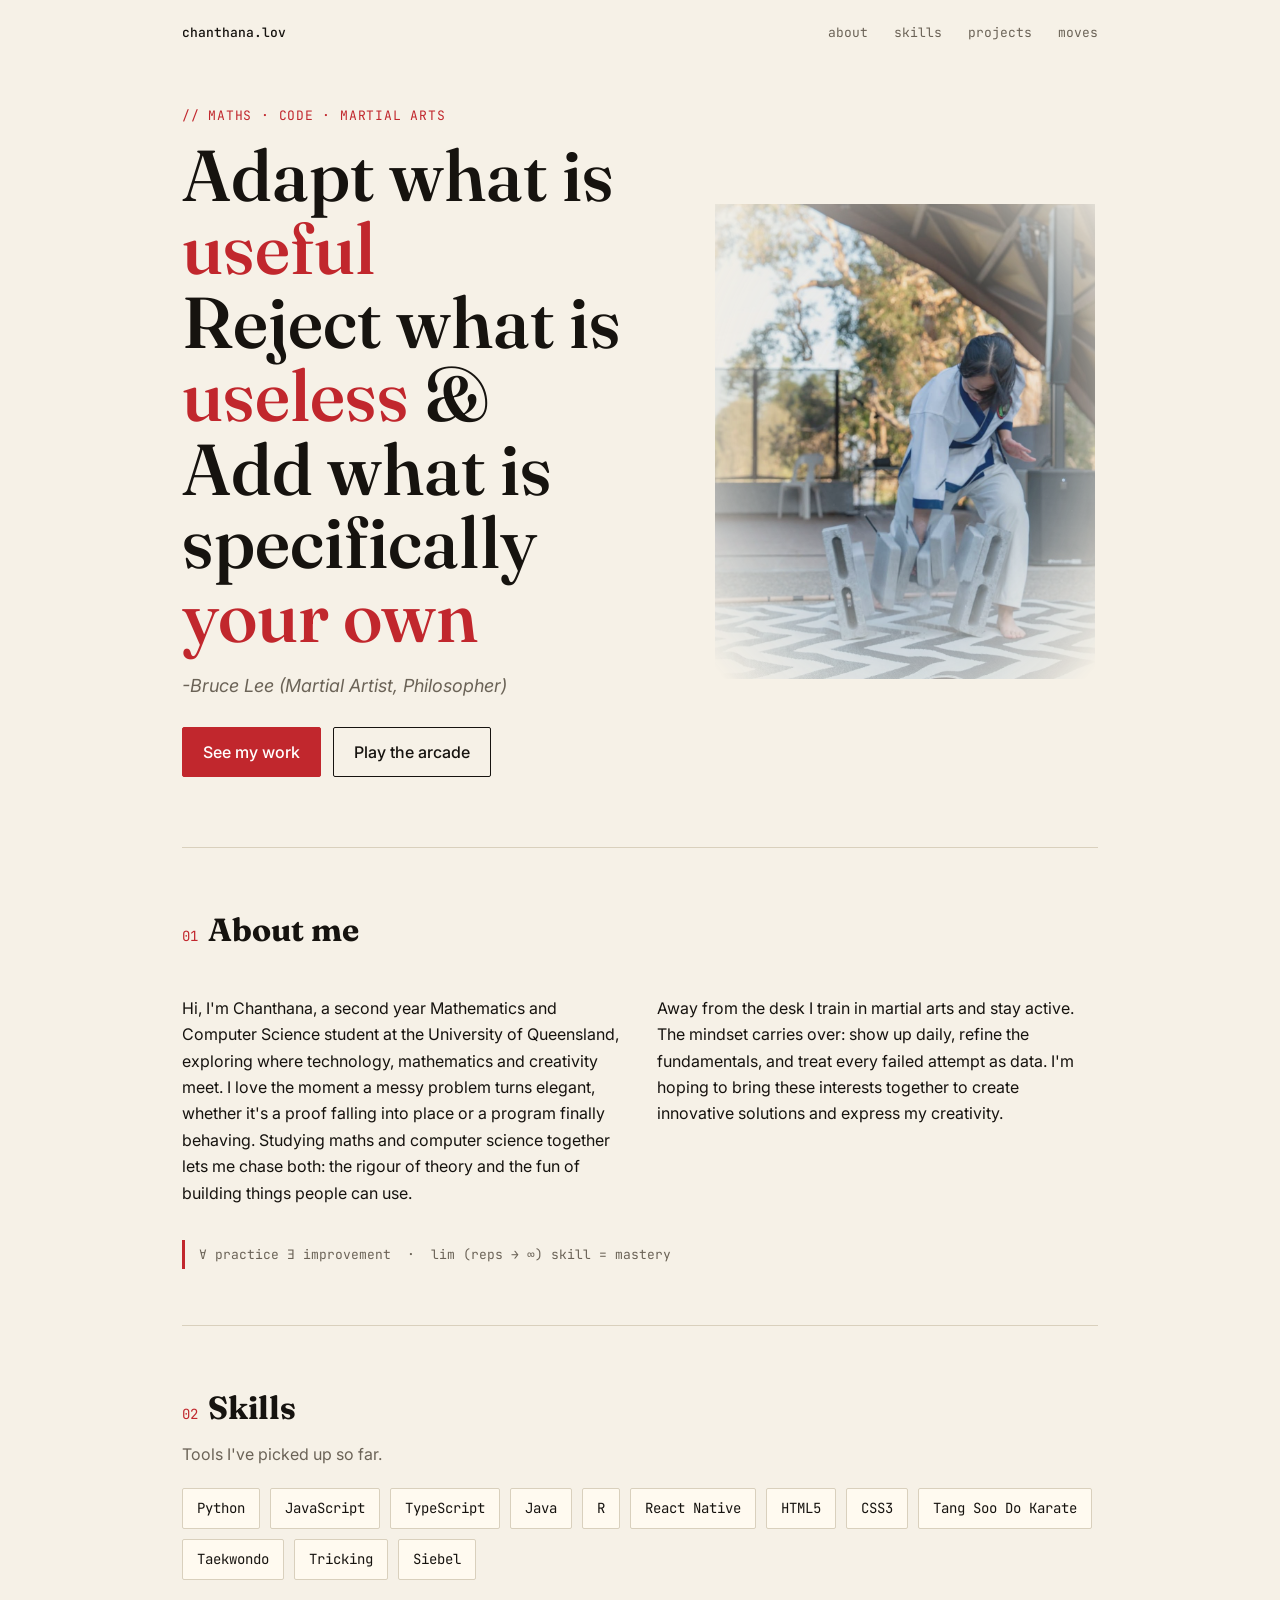
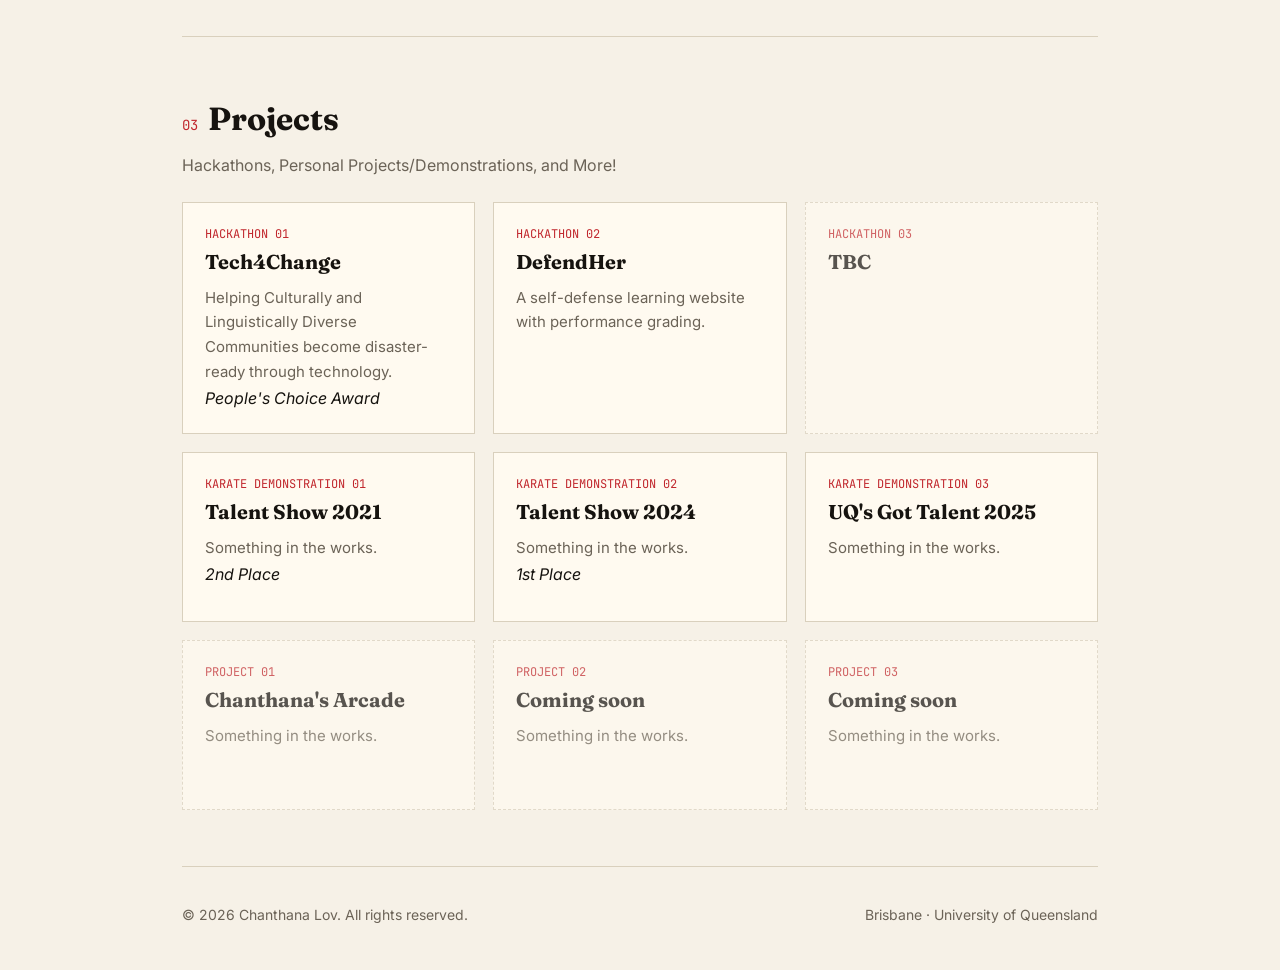
==== index.html @ 1f292875 "upload files" ====
<!DOCTYPE html>
<html lang="en">
<head>
<meta charset="utf-8">
<meta name="viewport" content="width=device-width, initial-scale=1, viewport-fit=cover">
<title>Chanthana Lov · Mathematics, Code & Martial Arts</title>
    <link rel="preconnect" href="https://fonts.googleapis.com">
    <link rel="icon" type="img/jpg" href="img/tab-icon.jpg" class="icon">

<link href="https://fonts.googleapis.com/css2?family=Fraunces:wght@500;700&family=JetBrains+Mono:wght@400;500&family=Inter:wght@400;500&display=swap" rel="stylesheet">
<link rel="stylesheet" href="style.css">
</head>
<body>
<div class="wrap">
<nav>
    <span class="logo">chanthana.lov</span>
    <div>
        <a href="#about">about</a>
        <a href="#skills">skills</a>
        <a href="#projects">projects</a>
        <a href="moves.html">moves</a>
    </div>
</nav>

<header class="hero">
<div>
<div class="tag">// MATHS · CODE · MARTIAL ARTS</div>
<h1>Adapt what is <em>useful</em><br>Reject what is <em>useless</em> &<br>Add what is specifically <em>your own</em></h1>

<p class="lead"><i>-Bruce Lee (Martial Artist, Philosopher)</i></p>
<div class="btns"><a class="btn p" href="#projects">See my work</a><a class="btn" href="https://chanthanalov.github.io/arcade.html">Play the arcade</a></div>
</div>

<div class="photo">
  <img src="img/break1.jpg" class="active" alt="Chanthana">
  <img src="img/break2.jpg" alt="Chanthana training">
  <img src="img/break3.jpg" alt="Chanthana">
</div>
</label>
</header>

<section id="about">
<h2><span>01</span>About me</h2>
<div class="two">
<p>Hi, I'm Chanthana, a second year Mathematics and Computer Science student at the University of Queensland, exploring where technology, mathematics and creativity meet. I love the moment a messy problem turns elegant, whether it's a proof falling into place or a program finally behaving. Studying maths and computer science together lets me chase both: the rigour of theory and the fun of building things people can use.</p>
<p>Away from the desk I train in martial arts and stay active. The mindset carries over: show up daily, refine the fundamentals, and treat every failed attempt as data. I'm hoping to bring these interests together to create innovative solutions and express my creativity.</p>
</div>
<div class="eq">∀ practice ∃ improvement &nbsp;·&nbsp; lim (reps → ∞) skill = mastery</div>
</section>

<section id="skills">
<h2><span>02</span>Skills</h2>
<p style="color:var(--mut);margin:0">Tools I've picked up so far.</p>
<div class="chips">
<span class="chip">Python</span>
<span class="chip">JavaScript</span>
<span class="chip">TypeScript</span>
<span class="chip">Java</span>
<span class="chip">R</span>
<span class="chip">React Native</span>
<span class="chip">HTML5</span>
<span class="chip">CSS3</span>

<span class="chip">Tang Soo Do Karate</span>
<span class="chip">Taekwondo</span>
<span class="chip">Tricking</span>
<span class="chip">Siebel</span>
</div>
</section>

<section id="projects">
<h2><span>03</span>Projects</h2>
<p style="color:var(--mut);margin:0">Hackathons, Personal Projects/Demonstrations, and More!</p>

<div class="grid">
<a class="card" href="/project-doduo.html"><small>HACKATHON 01</small><b>Tech4Change</b>
    <p>Helping Culturally and Linguistically Diverse Communities become disaster-ready through technology.</p> 
    <em>People's Choice Award</em>
</a>
<a class="card" href="/project-defendher.html"><small>HACKATHON 02</small><b>DefendHer</b><p>A self-defense learning website with performance grading.</p></a>
<a class="card tbc"><small>HACKATHON 03</small><b>TBC</b><p></p></a>


<a class="card" href="https://youtu.be/8yMq4xq-YR0?si=B5_LCOfG8OYiEEMn&t=1759"><small>KARATE DEMONSTRATION 01</small><b>Talent Show 2021</b><p>Something in the works.</p>
<em>2nd Place</em></a>
<a class="card" href="https://youtu.be/-VraNW1GUNI?si=Wn425DeWErQCpDhj&t=1177"><small>KARATE DEMONSTRATION 02</small><b>Talent Show 2024</b><p>Something in the works.</p>
<em>1st Place</em></a>
<a class="card"><small>KARATE DEMONSTRATION 03</small><b>UQ's Got Talent 2025</b><p>Something in the works.</p></a> <!-- Make a page-->


<a class="card tbc"><small>PROJECT 01</small><b>Chanthana's Arcade</b><p>Something in the works.</p></a>
<a class="card tbc"><small>PROJECT 02</small><b>Coming soon</b><p>Something in the works.</p></a>
<a class="card tbc"><small>PROJECT 03</small><b>Coming soon</b><p>Something in the works.</p></a>

</div>
</section>

<footer><span>© 2026 Chanthana Lov. All rights reserved.</span><span>Brisbane · University of Queensland</span></footer>
</div>

<script>
var slides=document.querySelectorAll('.photo img'),i=0;
if(slides.length>1){
  setInterval(function(){
    slides[i].classList.remove('active');
    i=(i+1)%slides.length;
    slides[i].classList.add('active');
  },1500);
}
</script>
</body>
</html>
---- style.css ----
:root{--bg:#f6f1e7;--fg:#16130f;--mut:#6b6357;--acc:#c1272d;--card:#fffaf0;--line:#d9d0bd;
box-sizing:border-box;padding-top:env(safe-area-inset-top,0px);padding-bottom:env(safe-area-inset-bottom,0px)}
@media(prefers-color-scheme:dark){:root:not([data-theme="light"]){--bg:#121110;--fg:#efe8da;--mut:#9a9284;--acc:#e5484d;--card:#1b1917;--line:#332f2a}}
:root[data-theme="dark"]{--bg:#121110;--fg:#efe8da;--mut:#9a9284;--acc:#e5484d;--card:#1b1917;--line:#332f2a}
html{scroll-padding-top:env(safe-area-inset-top,0px);scroll-behavior:smooth}
*{box-sizing:border-box}
body{margin:0;background:var(--bg);color:var(--fg);font:16px/1.65 Inter,system-ui,sans-serif}
.wrap{max-width:960px;margin:0 auto;padding:0 22px}
nav{display:flex;justify-content:space-between;align-items:center;padding:22px 0;font-family:'JetBrains Mono',monospace;font-size:13px}
nav a{color:var(--mut);text-decoration:none;margin-left:18px}
nav a:hover{color:var(--acc)}
.logo{color:var(--fg);font-weight:500}
.hero{display:grid;grid-template-columns:1.3fr 1fr;gap:30px;align-items:center;padding:40px 0 70px}
.tag{font-family:'JetBrains Mono',monospace;font-size:13px;color:var(--acc);letter-spacing:.06em}
h1{ font-family:Fraunces,Georgia,serif;
    font-size:clamp(40px,7vw,72px);
    line-height:1.02;
    margin:12px 0 18px;
    font-weight:550}
h1 em{font-style:normal;color:var(--acc)}
.lead{ color:var(--mut);
    max-width:34em;
    font-size:18px
}
.btns{margin-top:26px;display:flex;gap:12px;flex-wrap:wrap}
.btn{padding:11px 20px;border:1.5px solid var(--fg);color:var(--fg);text-decoration:none;font-weight:500;border-radius:2px}
.btn.p{background:var(--acc);border-color:var(--acc);color:#fff}
.btn:hover{transform:translateY(-2px)}
.btn{transition:transform .15s}

.photo{
  display:block;position:relative;width:100%;max-width:380px;
  aspect-ratio:4/5;justify-self:center;
  -webkit-mask-image:radial-gradient(ellipse 72% 72% at 50% 46%,#000 35%,transparent 100%);
  mask-image:radial-gradient(ellipse 72% 72% at 50% 46%,#000 35%,transparent 100%);
}
.photo img{
  position:absolute;inset:0;width:100%;height:100%;object-fit:cover;
  opacity:0;transition:opacity 1.0s ease;
}
.photo img.active{opacity:.9}

.photo img[hidden]{display:none}
.ph{position:absolute;inset:0;border:2px dashed var(--line);display:flex;flex-direction:column;align-items:center;justify-content:center;gap:4px;color:var(--mut);font-family:'JetBrains Mono',monospace;font-size:13px;text-align:center;padding:20px;transition:border-color .15s,color .15s}
.ph b{font-size:44px;font-weight:400;line-height:1;color:var(--acc)}
.photo:hover .ph{border-color:var(--acc);color:var(--acc)}
.ph[hidden]{display:none}
section{padding:56px 0;border-top:1px solid var(--line)}
h2{font-family:Fraunces,Georgia,serif;font-size:32px;margin:0 0 6px}
h2 span{font-family:'JetBrains Mono',monospace;font-size:14px;color:var(--acc);margin-right:10px;font-weight:400}
.two{display:grid;grid-template-columns:1fr 1fr;gap:34px;margin-top:22px}
.eq{font-family:'JetBrains Mono',monospace;font-size:13px;color:var(--mut);border-left:3px solid var(--acc);padding:4px 0 4px 14px;margin-top:18px}
.chips{display:flex;flex-wrap:wrap;gap:10px;margin-top:20px}
.chip{font-family:'JetBrains Mono',monospace;font-size:14px;padding:8px 14px;background:var(--card);border:1px solid var(--line);border-radius:2px}
.chip:hover{border-color:var(--acc);color:var(--acc)}
.grid{display:grid;grid-template-columns:repeat(3,1fr);gap:18px;margin-top:24px}
.card{background:var(--card);border:1px solid var(--line);padding:22px;display:flex;flex-direction:column;min-height:170px;color:inherit;text-decoration:none}
.card b{font-family:Fraunces,serif;font-size:20px}
.card small{font-family:'JetBrains Mono',monospace;color:var(--acc);font-size:12px}
.card p{color:var(--mut);margin:8px 0 0;font-size:15px}
a.card:hover{border-color:var(--acc);transform:translateY(-3px)}
.card{transition:transform .15s,border-color .15s}
.card.tbc{border-style:dashed;opacity:.7}
footer{padding:36px 0 44px;border-top:1px solid var(--line);color:var(--mut);font-size:14px;display:flex;justify-content:space-between;flex-wrap:wrap;gap:8px}
@media(max-width:720px){.hero,.two,.grid{grid-template-columns:1fr}.hero{padding-top:10px}.photo{max-width:280px}nav a{margin-left:12px}}
@media(prefers-reduced-motion:reduce){html{scroll-behavior:auto}}
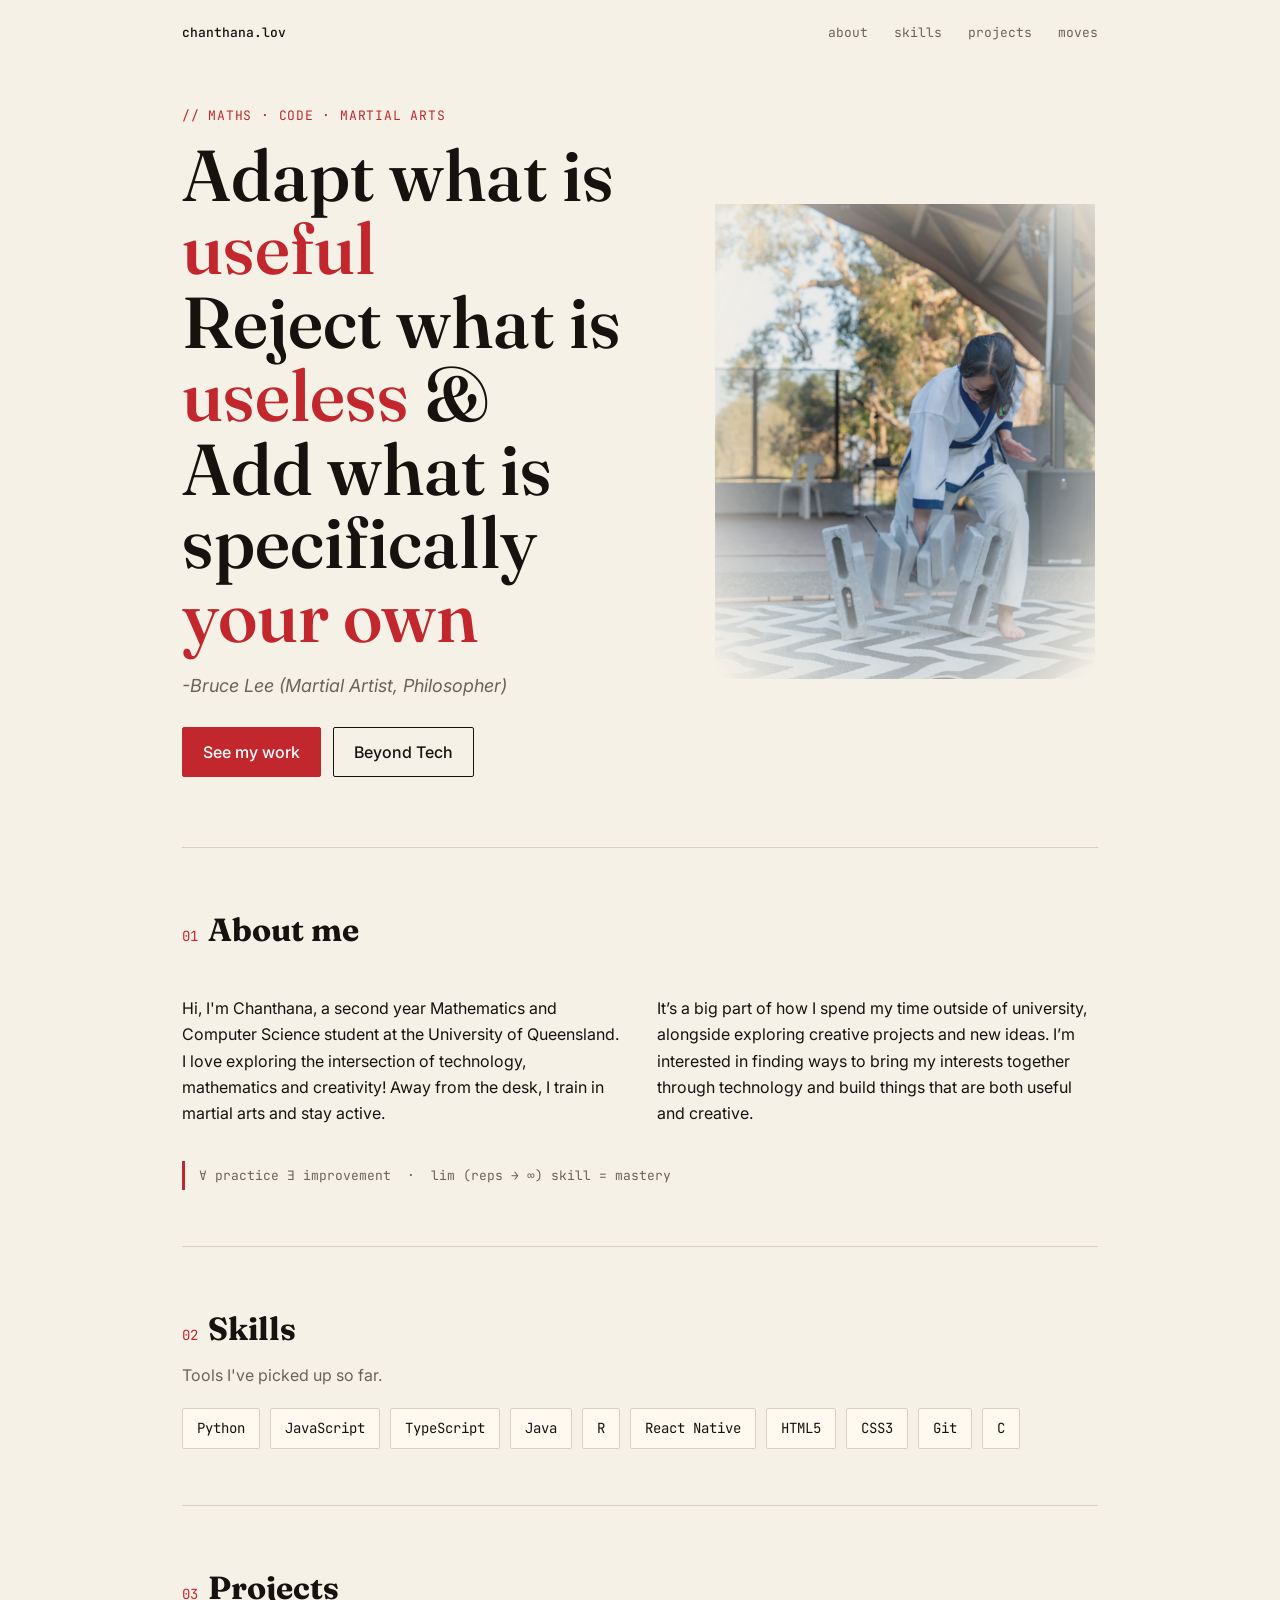
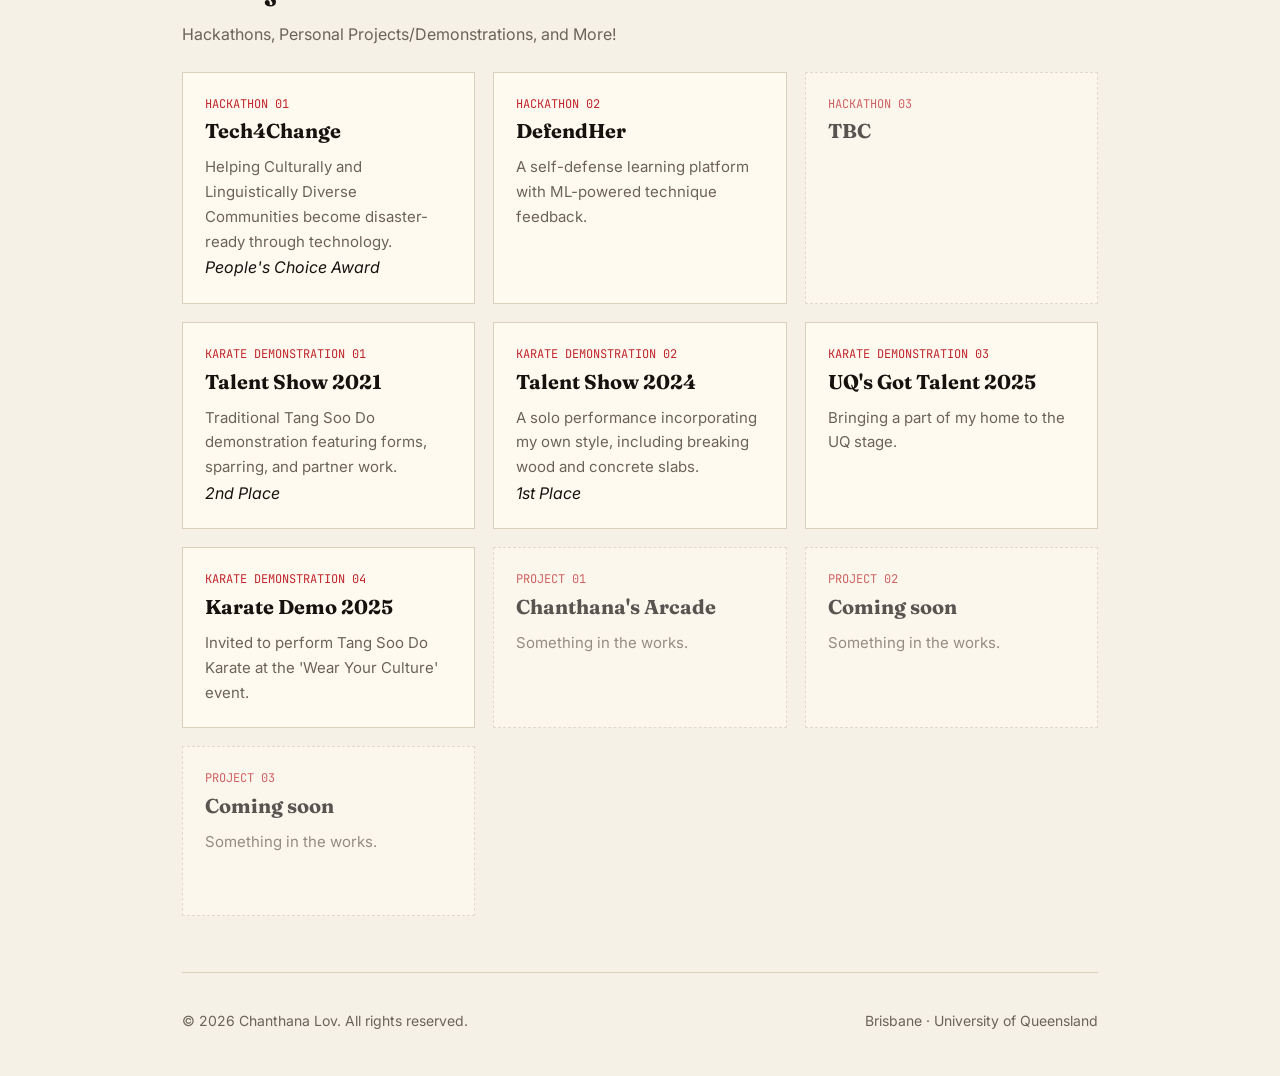
==== commit 6ed39972: "update pages" ====
--- a/index.html
+++ b/index.html
@@ -28,7 +28,8 @@
 <h1>Adapt what is <em>useful</em><br>Reject what is <em>useless</em> &<br>Add what is specifically <em>your own</em></h1>
 
 <p class="lead"><i>-Bruce Lee (Martial Artist, Philosopher)</i></p>
-<div class="btns"><a class="btn p" href="#projects">See my work</a><a class="btn" href="https://chanthanalov.github.io/arcade.html">Play the arcade</a></div>
+<!---->
+<div class="btns"><a class="btn p" href="#projects">See my work</a><a class="btn" href="moves.html">Beyond Tech</a></div>
 </div>
 
 <div class="photo">
@@ -42,8 +43,8 @@
 <section id="about">
 <h2><span>01</span>About me</h2>
 <div class="two">
-<p>Hi, I'm Chanthana, a second year Mathematics and Computer Science student at the University of Queensland, exploring where technology, mathematics and creativity meet. I love the moment a messy problem turns elegant, whether it's a proof falling into place or a program finally behaving. Studying maths and computer science together lets me chase both: the rigour of theory and the fun of building things people can use.</p>
-<p>Away from the desk I train in martial arts and stay active. The mindset carries over: show up daily, refine the fundamentals, and treat every failed attempt as data. I'm hoping to bring these interests together to create innovative solutions and express my creativity.</p>
+<p>Hi, I'm Chanthana, a second year Mathematics and Computer Science student at the University of Queensland. I love exploring the intersection of technology, mathematics and creativity! Away from the desk, I train in martial arts and stay active.</p>
+<p>It’s a big part of how I spend my time outside of university, alongside exploring creative projects and new ideas. I’m interested in finding ways to bring my interests together through technology and build things that are both useful and creative.</p>
 </div>
 <div class="eq">∀ practice ∃ improvement &nbsp;·&nbsp; lim (reps → ∞) skill = mastery</div>
 </section>
@@ -60,11 +61,9 @@
 <span class="chip">React Native</span>
 <span class="chip">HTML5</span>
 <span class="chip">CSS3</span>
+<span class="chip">Git</span>
+<span class="chip">C</span>
 
-<span class="chip">Tang Soo Do Karate</span>
-<span class="chip">Taekwondo</span>
-<span class="chip">Tricking</span>
-<span class="chip">Siebel</span>
 </div>
 </section>
 
@@ -77,15 +76,16 @@
     <p>Helping Culturally and Linguistically Diverse Communities become disaster-ready through technology.</p> 
     <em>People's Choice Award</em>
 </a>
-<a class="card" href="/project-defendher.html"><small>HACKATHON 02</small><b>DefendHer</b><p>A self-defense learning website with performance grading.</p></a>
+<a class="card" href="/project-defendher.html"><small>HACKATHON 02</small><b>DefendHer</b><p>A self-defense learning platform with ML-powered technique feedback.</p></a>
 <a class="card tbc"><small>HACKATHON 03</small><b>TBC</b><p></p></a>
 
 
-<a class="card" href="https://youtu.be/8yMq4xq-YR0?si=B5_LCOfG8OYiEEMn&t=1759"><small>KARATE DEMONSTRATION 01</small><b>Talent Show 2021</b><p>Something in the works.</p>
+<a class="card" href="https://youtu.be/8yMq4xq-YR0?si=B5_LCOfG8OYiEEMn&t=1759"><small>KARATE DEMONSTRATION 01</small><b>Talent Show 2021</b><p>Traditional Tang Soo Do demonstration featuring forms, sparring, and partner work.</p>
 <em>2nd Place</em></a>
-<a class="card" href="https://youtu.be/-VraNW1GUNI?si=Wn425DeWErQCpDhj&t=1177"><small>KARATE DEMONSTRATION 02</small><b>Talent Show 2024</b><p>Something in the works.</p>
+<a class="card" href="https://youtu.be/-VraNW1GUNI?si=Wn425DeWErQCpDhj&t=1177"><small>KARATE DEMONSTRATION 02</small><b>Talent Show 2024</b><p>A solo performance incorporating my own style, including breaking wood and concrete slabs.</p>
 <em>1st Place</em></a>
-<a class="card"><small>KARATE DEMONSTRATION 03</small><b>UQ's Got Talent 2025</b><p>Something in the works.</p></a> <!-- Make a page-->
+<a class="card"><small>KARATE DEMONSTRATION 03</small><b>UQ's Got Talent 2025</b><p>Bringing a part of my home to the UQ stage.</p></a> <!-- Make a page-->
+<a class="card"><small>KARATE DEMONSTRATION 04</small><b>Karate Demo 2025</b><p>Invited to perform Tang Soo Do Karate at the 'Wear Your Culture' event.</p></a> <!-- Make a page-->
 
 
 <a class="card tbc"><small>PROJECT 01</small><b>Chanthana's Arcade</b><p>Something in the works.</p></a>
